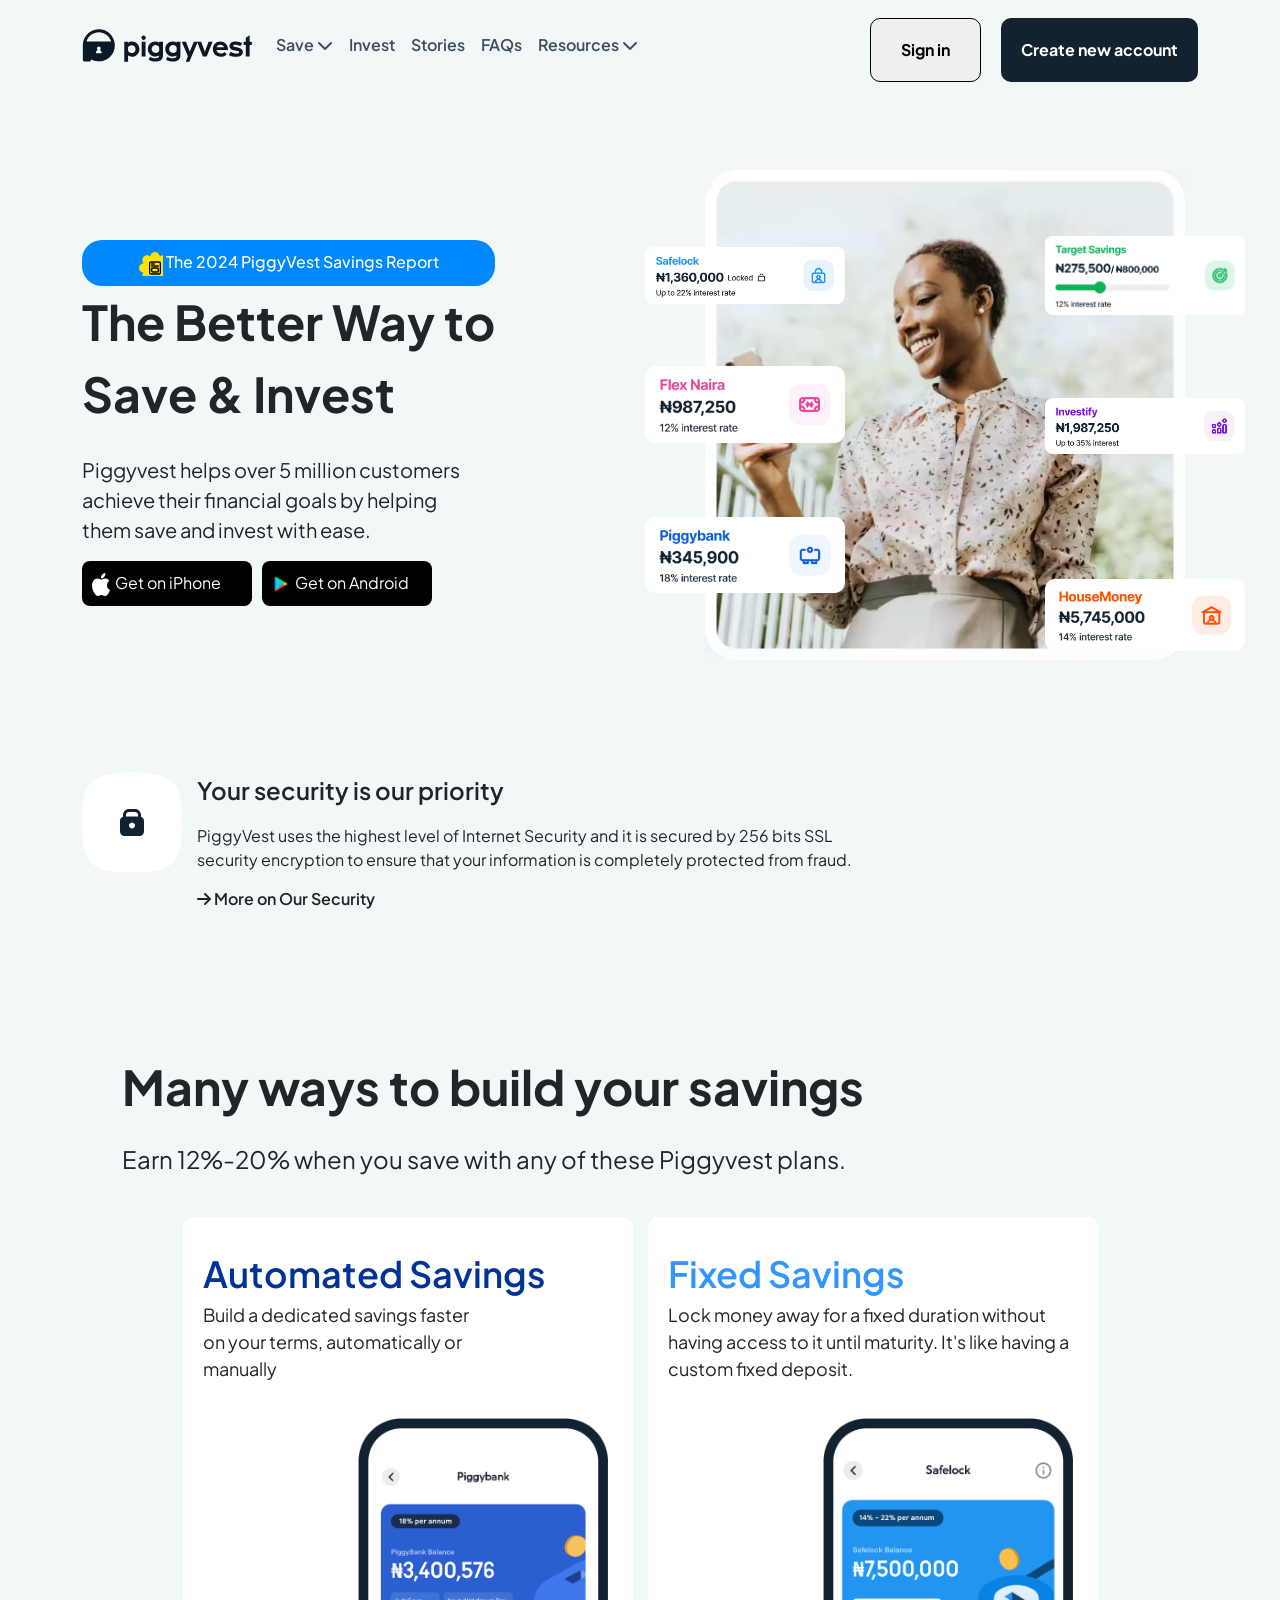
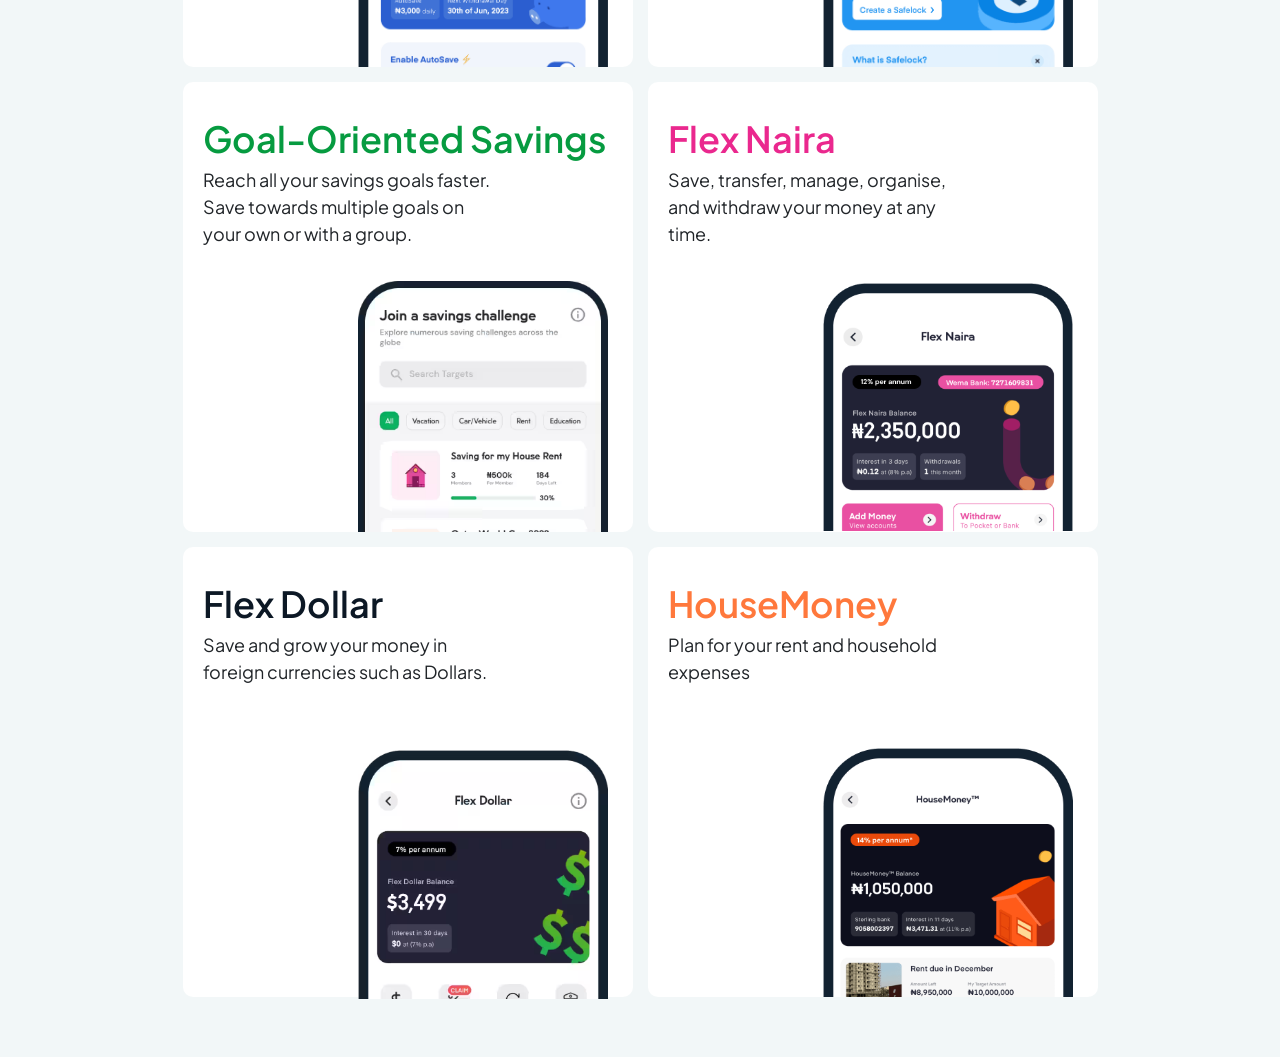
==== index.html @ 2a928529 "pigg" ====
<!DOCTYPE html>
<html lang="en">
<head>
    <meta charset="UTF-8">
    <meta name="viewport" content="width=device-width, initial-scale=1.0">
    <title>Document</title>
    <link rel="stylesheet" href="land.css">
    <link rel="stylesheet" href="https://cdn.jsdelivr.net/npm/bootstrap@5.3.3/dist/css/bootstrap.min.css">
    <link rel="stylesheet" href="https://cdnjs.cloudflare.com/ajax/libs/font-awesome/6.4.2/css/all.min.css">
    <link
      href="https://fonts.googleapis.com/css2?family=Plus+Jakarta+Sans:ital,wght@0,200..800;1,200..800&display=swap"
      rel="stylesheet"
    />
</head>
<body class="all">
    <nav class="navbar navbar-expand-lg bg-body-light" style="background-color: #f2f7f8;">
        <div class="container">
    <a class="navbar-brand" href="#"><img style="width: 170px;" src="/logo.svg" alt=""></a>
    <button class="navbar-toggler" type="button" data-bs-toggle="collapse" data-bs-target="#navbarSupportedContent" aria-controls="navbarSupportedContent" aria-expanded="false" aria-label="Toggle navigation">
      <span class="navbar-toggler-icon"></span>
    </button>
    <div class="collapse navbar-collapse" id="navbarSupportedContent">
      <ul class="navbar-nav me-auto mb-2 mb-lg-0">
        <li class="nav-item">
          <a style="font-weight: 600; color: #3d4f60; font-size: 16px;" class="nav-link active" aria-current="page" href="#">Save <span><i class="fa-solid fa-chevron-down"></i></span></a>
        </li>
        <li class="nav-item">
          <a style="font-weight: 600; color: #3d4f60; font-size: 16px;" class="nav-link active" aria-current="page" href="#">Invest</a>
        </li>
        <li class="nav-item">
          <a style="font-weight: 600; color: #3d4f60; font-size: 16px;" class="nav-link active" aria-current="page" href="#">Stories</a>
        </li>
        <li class="nav-item">
          <a style="font-weight: 600; color: #3d4f60; font-size: 16px;" class="nav-link active" aria-current="page" href="#">FAQs</a>
        </li>
        <li class="nav-item">
          <a style="font-weight: 600; color: #3d4f60; font-size: 16px;" class="nav-link active" aria-current="page" href="#">Resources <span><i class="fa-solid fa-chevron-down"></i></span></a>
        </li>
      </ul>
    </div>
      <div class="top-right">
    <button class="b1" ><a href="/signin.html" style="color: black; text-decoration: none; font-weight: bold;">Sign in</a></button>
     <button class="b2" ><a style="text-decoration: none; color: white; font-weight: bold;" href="/signup.html">Create new account</a></button>
  </div>
  </div>
</nav>
     <section class="container">
    <div class="overall">
      <div class="left">
        <div class="left-first"> <span style="margin-right: 3px;"><svg width="24" height="24" viewBox="0 0 24 24">
  <path d="M32 15.9904C31.9832 13.4471 29.9905 11.3781 27.4809 11.2432C28.2923 10.3396 28.7026 9.20001 28.7026 8.05704C28.6902 6.8455 28.2373 5.60924 27.3078 4.6798C25.4973 2.89285 22.6258 2.8389 20.7557 4.51909C20.6905 3.30643 20.1746 2.21066 19.3666 1.40147C18.5012 0.552945 17.3065 0 15.9916 0C13.4483 0.0168581 11.3792 2.00948 11.2443 4.51909C10.3407 3.70765 9.20115 3.29744 8.05817 3.29744C6.84663 3.3098 5.61037 3.76272 4.6798 4.69216C2.89285 6.50272 2.83891 9.37421 4.5191 11.2443C2.00949 11.3792 0.0168581 13.4471 0 15.9916C0 17.3065 0.554079 18.5012 1.40148 19.3666C2.20954 20.1746 3.30644 20.6905 4.5191 20.7557C2.84003 22.6258 2.89285 25.4973 4.6798 27.3078C5.61037 28.2384 6.84551 28.6913 8.05704 28.7026C9.20002 28.7026 10.3396 28.2912 11.2432 27.4809C11.3781 29.9905 13.446 31.9831 15.9905 32C17.3054 32 18.5001 31.4459 19.3654 30.5985C20.1735 29.7905 20.6894 28.6936 20.7545 27.4809C22.6247 29.1611 25.4962 29.1072 27.3067 27.3202C28.2373 26.3896 28.6902 25.1545 28.7014 23.943C28.7014 22.8 28.2901 21.6604 27.4798 20.7568C28.6924 20.6916 29.7893 20.1757 30.5974 19.3677C31.4459 18.5023 31.9989 17.3076 31.9989 15.9927L32 15.9904Z" fill="#FFE201"/></path><path d="M20.6667 11.3335C20.6667 10.9653 20.3682 10.6668 20 10.6668L12 10.6668C11.6318 10.6668 11.3333 10.9653 11.3333 11.3335L11.3333 20.6668C11.3333 21.035 11.6318 21.3335 12 21.3335L20 21.3335C20.3682 21.3335 20.6667 21.035 20.6667 20.6668L20.6667 11.3335ZM20 9.3335C21.1046 9.3335 22 10.2289 22 11.3335L22 20.6668C22 21.7714 21.1046 22.6668 20 22.6668L12 22.6668C10.8954 22.6668 10 21.7714 10 20.6668L10 11.3335C10 10.2289 10.8954 9.3335 12 9.3335L20 9.3335Z" fill="black"  ></path><path d="M12 14.0002C12 13.632 12.2985 13.3335 12.6667 13.3335H19.3333C19.7015 13.3335 20 13.632 20 14.0002C20 14.3684 19.7015 14.6668 19.3333 14.6668H12.6667C12.2985 14.6668 12 14.3684 12 14.0002Z" fill="black" /></path> <path d="M12 12.0002C12 11.632 12.2985 11.3335 12.6667 11.3335H15.3333C15.7015 11.3335 16 11.632 16 12.0002C16 12.3684 15.7015 12.6668 15.3333 12.6668H12.6667C12.2985 12.6668 12 12.3684 12 12.0002Z" fill="black" /></path><path d="M18 19.3332C18.3682 19.3332 18.6667 19.0347 18.6667 18.6665V17.3332C18.6667 16.965 18.3682 16.6665 18 16.6665H14C13.6318 16.6665 13.3333 16.965 13.3333 17.3332V18.6665C13.3333 19.0347 13.6318 19.3332 14 19.3332H18ZM20 18.6665C20 19.7711 19.1046 20.6665 18 20.6665H14C12.8954 20.6665 12 19.7711 12 18.6665V17.3332C12 16.2286 12.8954 15.3332 14 15.3332H18C19.1046 15.3332 20 16.2286 20 17.3332V18.6665Z" fill="black" /></path>
</svg></span>The 2024 PiggyVest Savings Report</div>
        <div class="left-second">The Better Way to <br> <p > Save & Invest</p></div>
        <div class="left-second-media">The Better Way to Save & <br> Invest</div>
        <div class="left-third"><p>Piggyvest helps over 5 million customers <br> achieve their financial goals by helping <br> them save and invest with ease.</p></div>
        <div class="get">
        <div style="background-color: black; color: white;" class="left-fourth"><span style="margin-right: 5px;"><img style="width: 18px;" src="/whiteAppleLogo.svg" alt=""></span>Get on iPhone</div>
        <div style="background-color: black; color: white;" class="playstore"><span style="margin-right: 5px;"><img style="width: 18px;" src="/google-icon.svg" alt=""></span>Get on Android
        </div>
        </div>
      </div>
      <div class="right"><img style="width: 100%;" src="/pexels-ketut-subiyanto-4350099.avif" alt="">
        <div class="frame1"><img style="width: 200px;" src="/frame1.png" alt=""></div>
        <div class="frame2"><img style="width: 200px;" src="/Frame 2.png" alt=""></div>
        <div class="frame3"><img style="width: 200px;" src="/Frame 3.png" alt=""></div>
        <div class="frame4"><img style="width: 200px;" src="/Frame 4.png" alt=""></div>
        <div class="frame5"><img style="width: 200px;" src="/Frame 5.png" alt=""></div>
        <div class="frame6"><img style="width: 200px;" src="/Frame 6.png" alt=""></div>
      </div>
      
      </div>
    </div>
     </section>
     <section class="container">
     <div class="section-two">
      <div class="padlock"><img src="/padlock.svg" alt=""></div>
      <div class="security-oath">
        <div class="security-top">Your security is our priority</div>
        <div class="security-second">PiggyVest uses the highest level of Internet Security and it is secured by 256 bits SSL <br> security encryption to ensure that your information is completely protected from fraud.</div>
        <div class="security-third"> <span><i class="fa-solid fa-arrow-right"></i></span> More on Our Security</div>
      </div>
     </div>
     </section>
     <section style="padding-bottom: 60px;" class="container">
       <div class="section-three">
        <div class="section-three-first">Many ways to build your savings</div>
        <div class="section-three-second">Earn 12%-20% when you save with any of these Piggyvest plans.</div>
       </div>
       <div class="grid">
        <div style=" border-radius: 10px;" class="grid-one">
          
          <div class="in-grid1">
            <div style="font-size: 36px; font-weight: 600;" class="in-grid1-top">Automated Savings</div>
            <div style="font-size: 18px;" class="in-grid1-bottom">Build a dedicated savings faster <br> on your terms, automatically or <br> manually</div>
            <div><img style="width: 250px; margin: 36px 0px 0px 155px;" src="/PB 18 Small.png" alt=""></div>
          </div>
        </div>
        <div style=" border-radius: 10px;" class="grid-two">
          <div class="in-grid2">
            <div style="font-size: 36px; font-weight: 600;" class="in-grid2-top">Fixed Savings</div>
            <div style="font-size: 18px;" class="in-grid2-bottom">Lock money away for a fixed duration without having access to it until maturity. It's like having a custom fixed deposit.</div>
            <div><img style="width: 250px; margin: 36px 0px 0px 155px;" src="/SL 22 Small.png" alt=""></div>
          </div>
        </div>
        <div  class="grid-three">
          <div class="in-grid3">
            <div style="font-size: 36px; font-weight: 600;" class="in-grid3-top">Goal-Oriented Savings</div>
            <div style="font-size: 18px;" class="in-grid3-bottom">Reach all your savings goals faster. <br> Save towards multiple goals on <br> your own or with a group.</div>
            <div><img style="width: 250px; margin: 34px 0px 0px 155px;"  src="/iphonw.avif" alt=""></div>
          </div>
        </div>
        <div class="grid-four">
          <div class="in-grid4">
            <div style="font-size: 36px; font-weight: 600;"  class="in-grid4-top">Flex Naira</div>
            <div style="font-size: 18px;" class="in-grid4-bottom"> Save, transfer, manage, organise, <br> and withdraw your money at any <br> time.</div>
            <div><img style="width: 250px; margin: 36px 0px 0px 155px;"  src="/iPhone 14.avif" alt=""></div>
          </div>
        </div>
        <div  class="grid-five">
          <div class="in-grid5">
            <div style="font-size: 36px; font-weight: 600;"   class="in-grid5-top">Flex Dollar</div>
            <div style="font-size: 18px;" class="in-grid5-bottom">Save and grow your money in  <br> foreign currencies such as Dollars.</div>
            <div><img style="width: 250px; margin: 65px 0px 0px 155px;"  src="/iphone12.avif" alt=""></div>
          </div>
        </div>
        <div class="grid-six">
          <div class="in-grid6">
            <div style="font-size: 36px; font-weight: 600;" class="in-grid6-top">HouseMoney</div>
            <div style="font-size: 18px;" class="in-grid6-bottom">Plan for your rent and household <br> expenses</div>
            <div><img style="width: 250px; margin: 63px 0px 0px 155px;"  src="/iPhone 14 - 1.png" alt=""></div>
          </div>
        </div>
       </div>
     </section>
</body>
</html>
---- land.css ----
* {
  text-decoration: none;
  padding: 0;
  margin: 0;
  box-sizing: border-box;
  font-family: "Plus Jakarta Sans", sans-serif;
}

.container {
  background-color: #f2f7f8;
}
.all {
  background-color: #f2f7f8;
}
.mother {
  background-color: #f2f7f8;
}
.overall {
  display: flex;
  margin-top: 150px;
  gap: 200px;
}
.top-right {
  display: flex;
  align-content: center;
  gap: 20px;
  margin-top: 10px;
  justify-content: center;
}
.left {
  max-width: 500px;
}
.left-first {
  background-color: #0089ff;
  color: white;
  font-weight: 500;
  font-size: 16px;
  padding: 10px 0px 10px 0px;
  border-radius: 20px;
  text-align: center;
}
.left-first:hover {
  background-color: black;
}
.left-second {
  font-size: 48px;
  font-weight: bold;
}
.left-second-media {
  display: none;
  font-size: 48px;
  font-weight: bold;
}
.left-third {
  font-size: 20px;
  margin-top: 25px;
}
.get {
  display: flex;
  gap: 10px;
}
.left-fourth {
  width: 170px;
  padding: 10px;
  border-radius: 8px;
  font-weight: 400;
}
.playstore {
  width: 170px;
  padding: 10px;
  border-radius: 8px;
  font-weight: 400;
}
/* .left-fourth::before{ 
    content: url(/whiteAppleLogo.svg);
    width: 10px;
}*/
.right {
  padding: 10px;
  max-width: 500px;
  width: 100%;
  height: auto;
  position: relative;
  /* margin-left:  auto; */
}
.right img {
  margin-top: -80px;
}
.left-first::before {
}
.frame1 {
  position: absolute;
  bottom: 80%;
  right: 70%;
}
.frame2 {
  position: absolute;
  bottom: 80%;
  left: 70%;
}
.frame3 {
  position: absolute;
  bottom: 50%;
  right: 70%;
}
.frame4 {
  position: absolute;
  bottom: 45%;
  left: 70%;
}
.frame5 {
  position: absolute;
  bottom: 15%;
  right: 70%;
}
.frame6 {
  position: absolute;
  bottom: 1%;
  left: 70%;
}
.section-two {
  display: flex;
  gap: 15px;
  margin-top: 102px;
  /* padding: 8px; */
  padding-bottom: 100px;
}
.security-top {
  font-size: 24px;
  font-weight: 600;
}
.security-second {
  margin-top: 16px;
}
.security-third {
  font-size: 16px;
  font-weight: 600;
  margin-top: 15px;
}
.section-three {
  justify-self: center;
  padding: 40px;
}
.section-three-first {
  font-size: 48px;
  font-weight: 700;
}
.section-three-second {
  font-size: 24px;
  margin-top: 18px;
}
.grid {
  display: grid;
  grid-template-columns: repeat(2, 450px);
  grid-template-rows: repeat(3, 450px);
  gap: 15px;
  justify-content: center;
}
.grid-one{
    background-color: white;
    border-radius: 10px;

}
.grid-two{
    background-color: white;
    border-radius: 10px;
    ;
}
.grid-three{
    background-color: white;
    border-radius: 10px;
}
.grid-four{
    background-color: white;
    border-radius: 10px;
}
.grid-five{
   background-color: white;
    border-radius: 10px;
}
.grid-six{
    background-color: white;
    border-radius: 10px;
}
 /* .grid-one:hover{  
  background-color: #0f60d6;
color: white;}*/
.grid-one:hover,
.grid-one:hover * {
  color: #fff;
  
  background-color: #0f60d6;
}
.in-grid1:hover{ 
}
.grid-two:hover,
.grid-two:hover * {
  color: #fff;
  
  background-color: #2295f2;
}
.grid-three:hover,
.grid-three:hover * {
    color: white;
  background-color: #069b40;
}
.grid-four:hover,
.grid-four:hover * {
    color: white;
  background-color: #ea288e;
}
.grid-five:hover,
.grid-five:hover * {
    color: white;
  background-color: #0c1825;
}
.grid-six:hover,
.grid-six:hover * {
    color: white;
  background-color: #ff783c;
}
.in-grid1{
    margin: 30px 0px 0px 20px;
}
.in-grid2{
    margin: 30px 0px 0px 20px;
}
.in-grid3{
    margin: 30px 0px 0px 20px;
}
.in-grid4{
    margin: 30px 0px 0px 20px;
}
.in-grid5{
    margin: 30px 0px 0px 20px;
}
.in-grid6{
    margin: 30px 0px 0px 20px;
}
.in-grid1-top{
    color: #003399;
}
.in-grid2-top{
    color: #3296ff;;
}
.in-grid3-top{
    color: #069b40;
}
.in-grid4-top{
    color: #ea288e;
}
.in-grid5-top{
    color: #0c1825;
}
.in-grid6-top{
    color: #ff783c;
}
.b1 {
  border-radius: 10px;
  border: 1px solid black;
  padding: 0px 30px 0px 30px;
}
.b2 {
  border: #122231;
  border-radius: 10px;
  background-color: #122231;
  padding: 20px;
}
@media screen and (max-width: 766px) and (min-width: 50px) {
  .top-right {
    display: none;
  }
}
@media screen and (max-width: 1204px) and (min-width: 50px) {
  .overall {
    display: flex;
    flex-direction: column;
    align-items: center;
  }
  .left-second {
    display: none;
  }
  .left-second-media {
    display: block;
  }
}
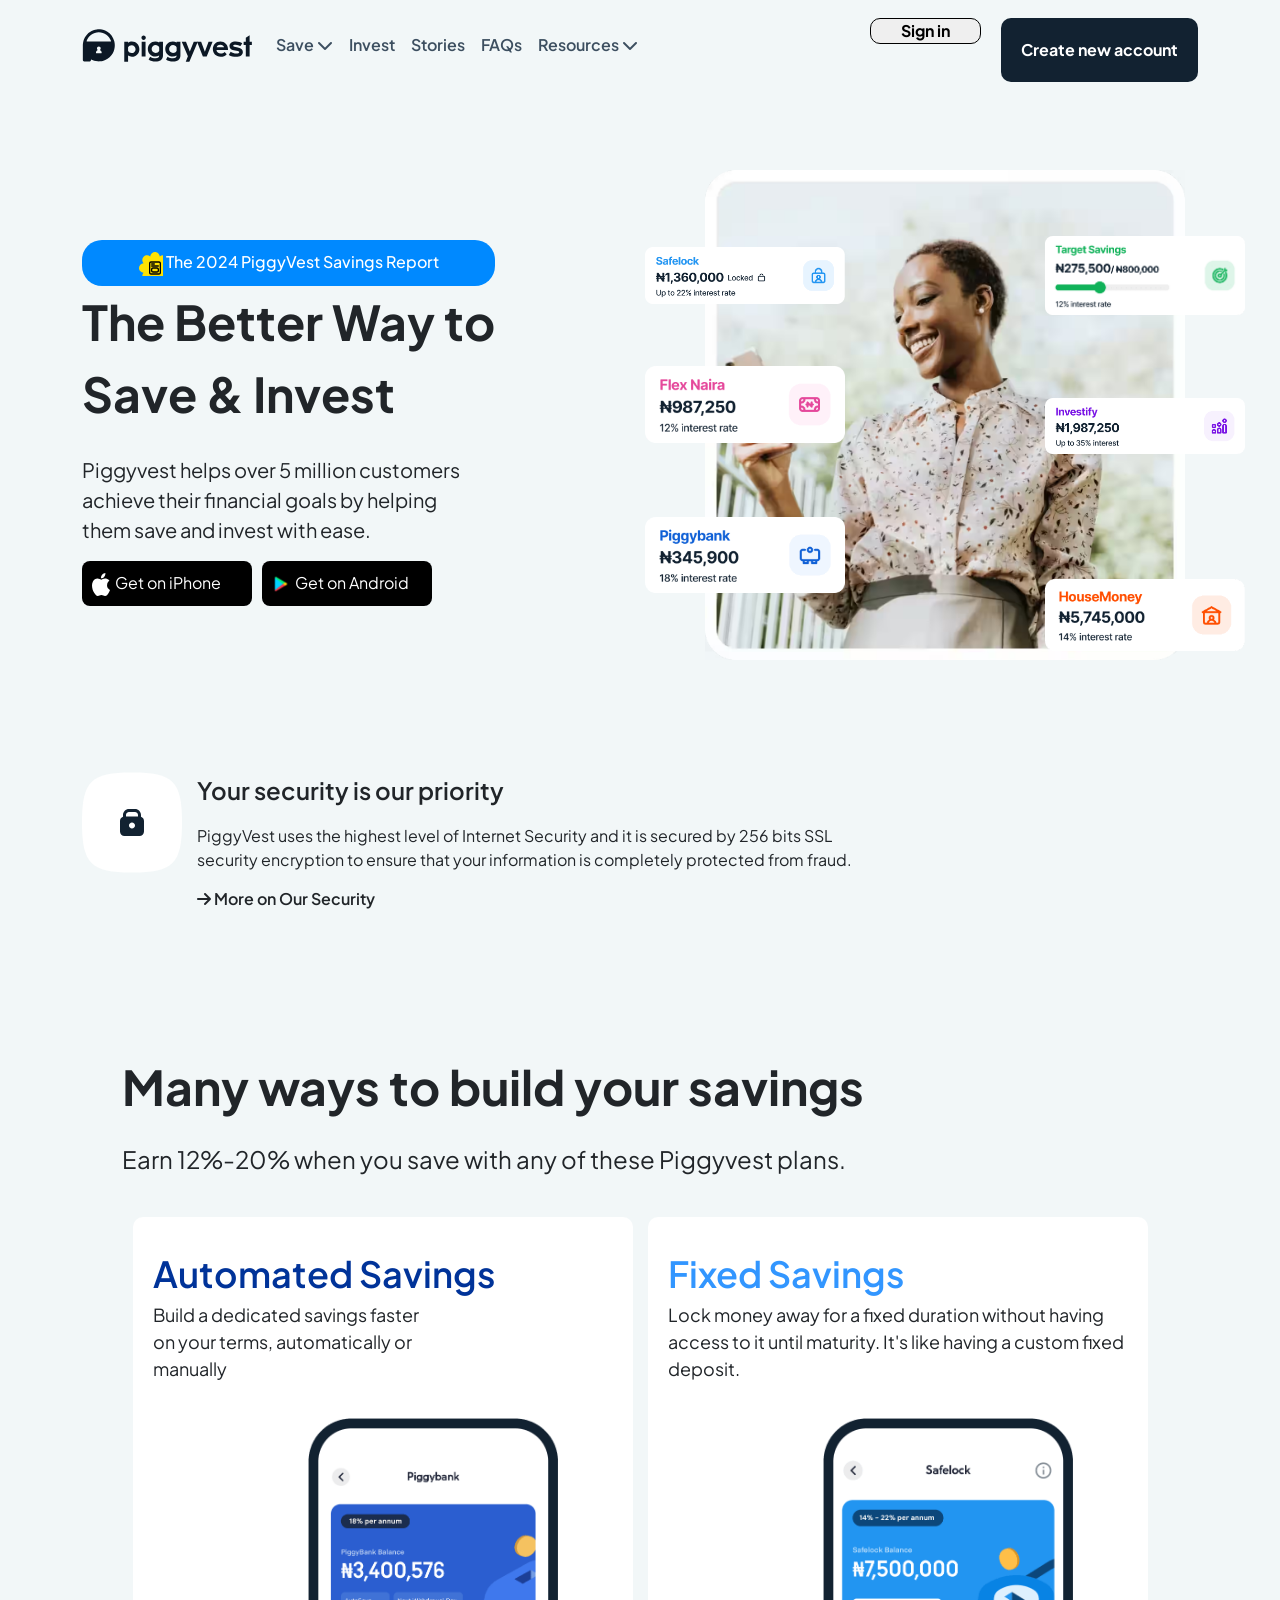
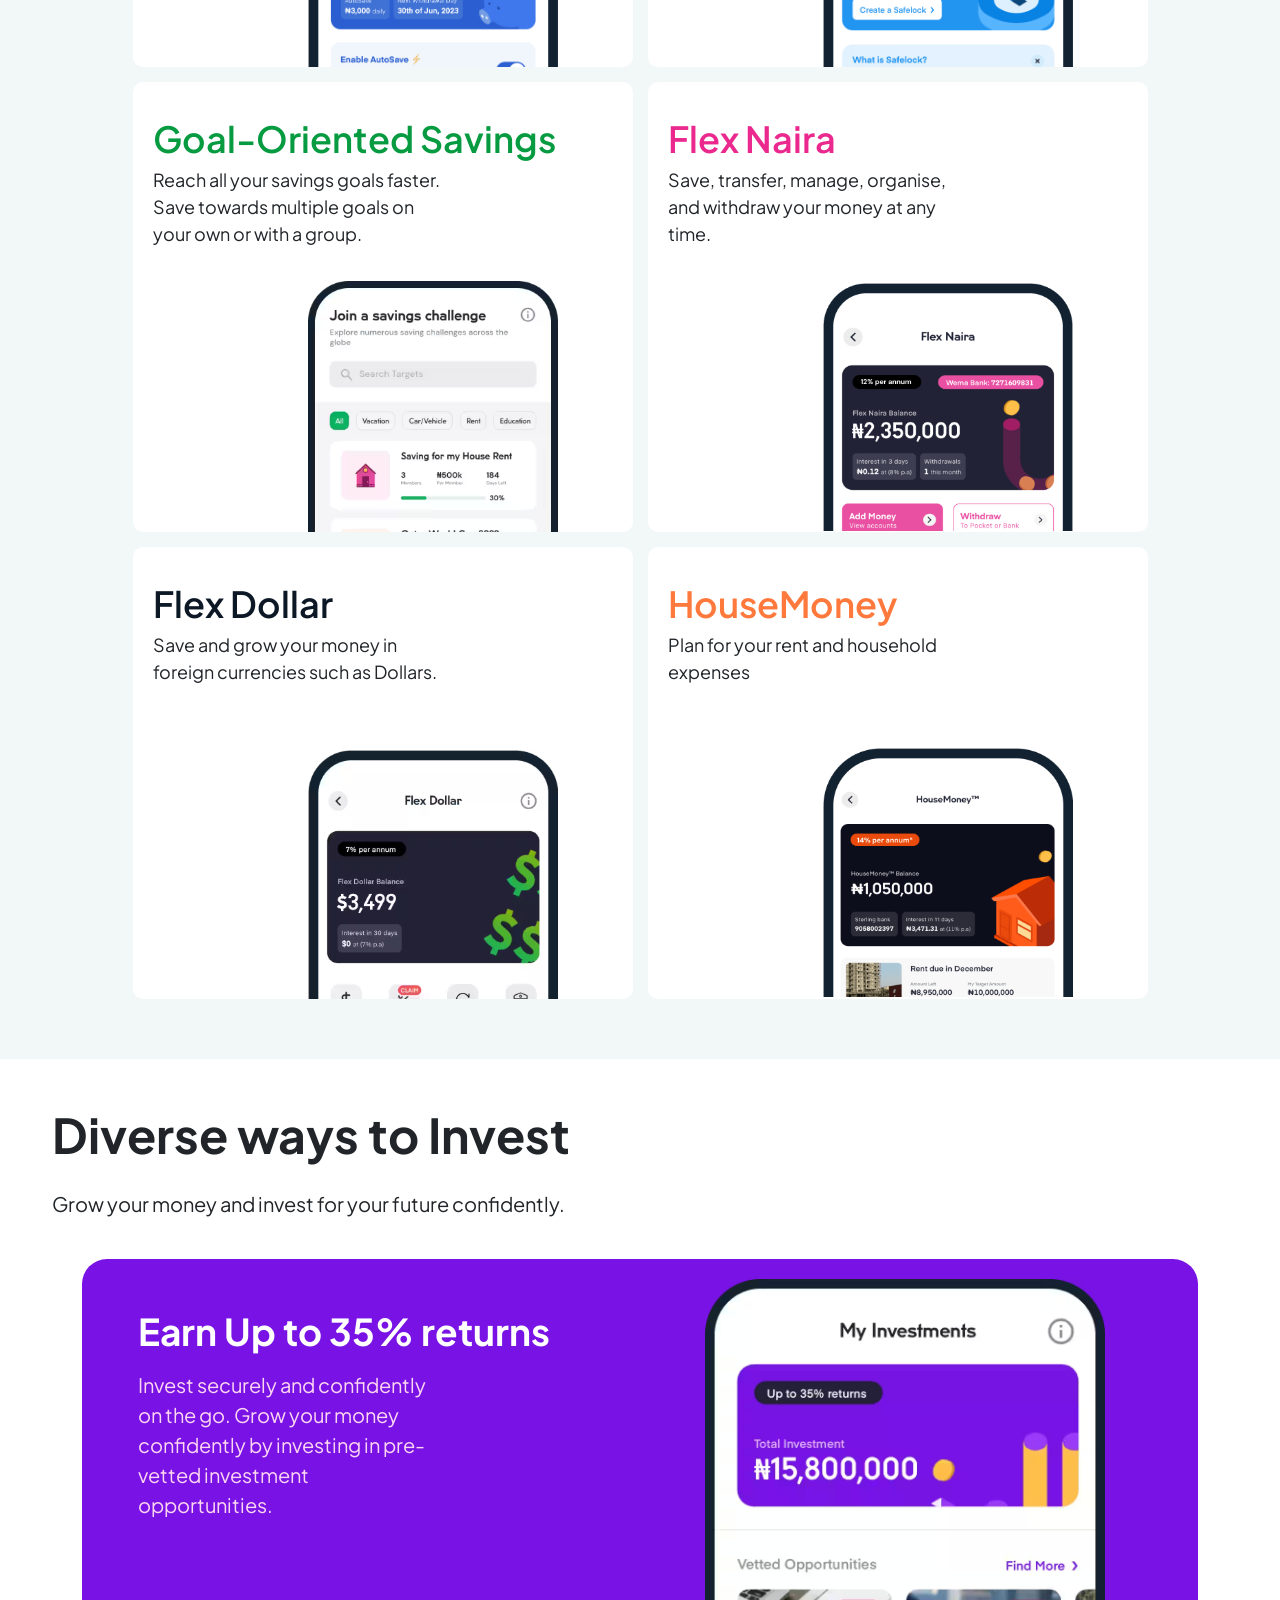
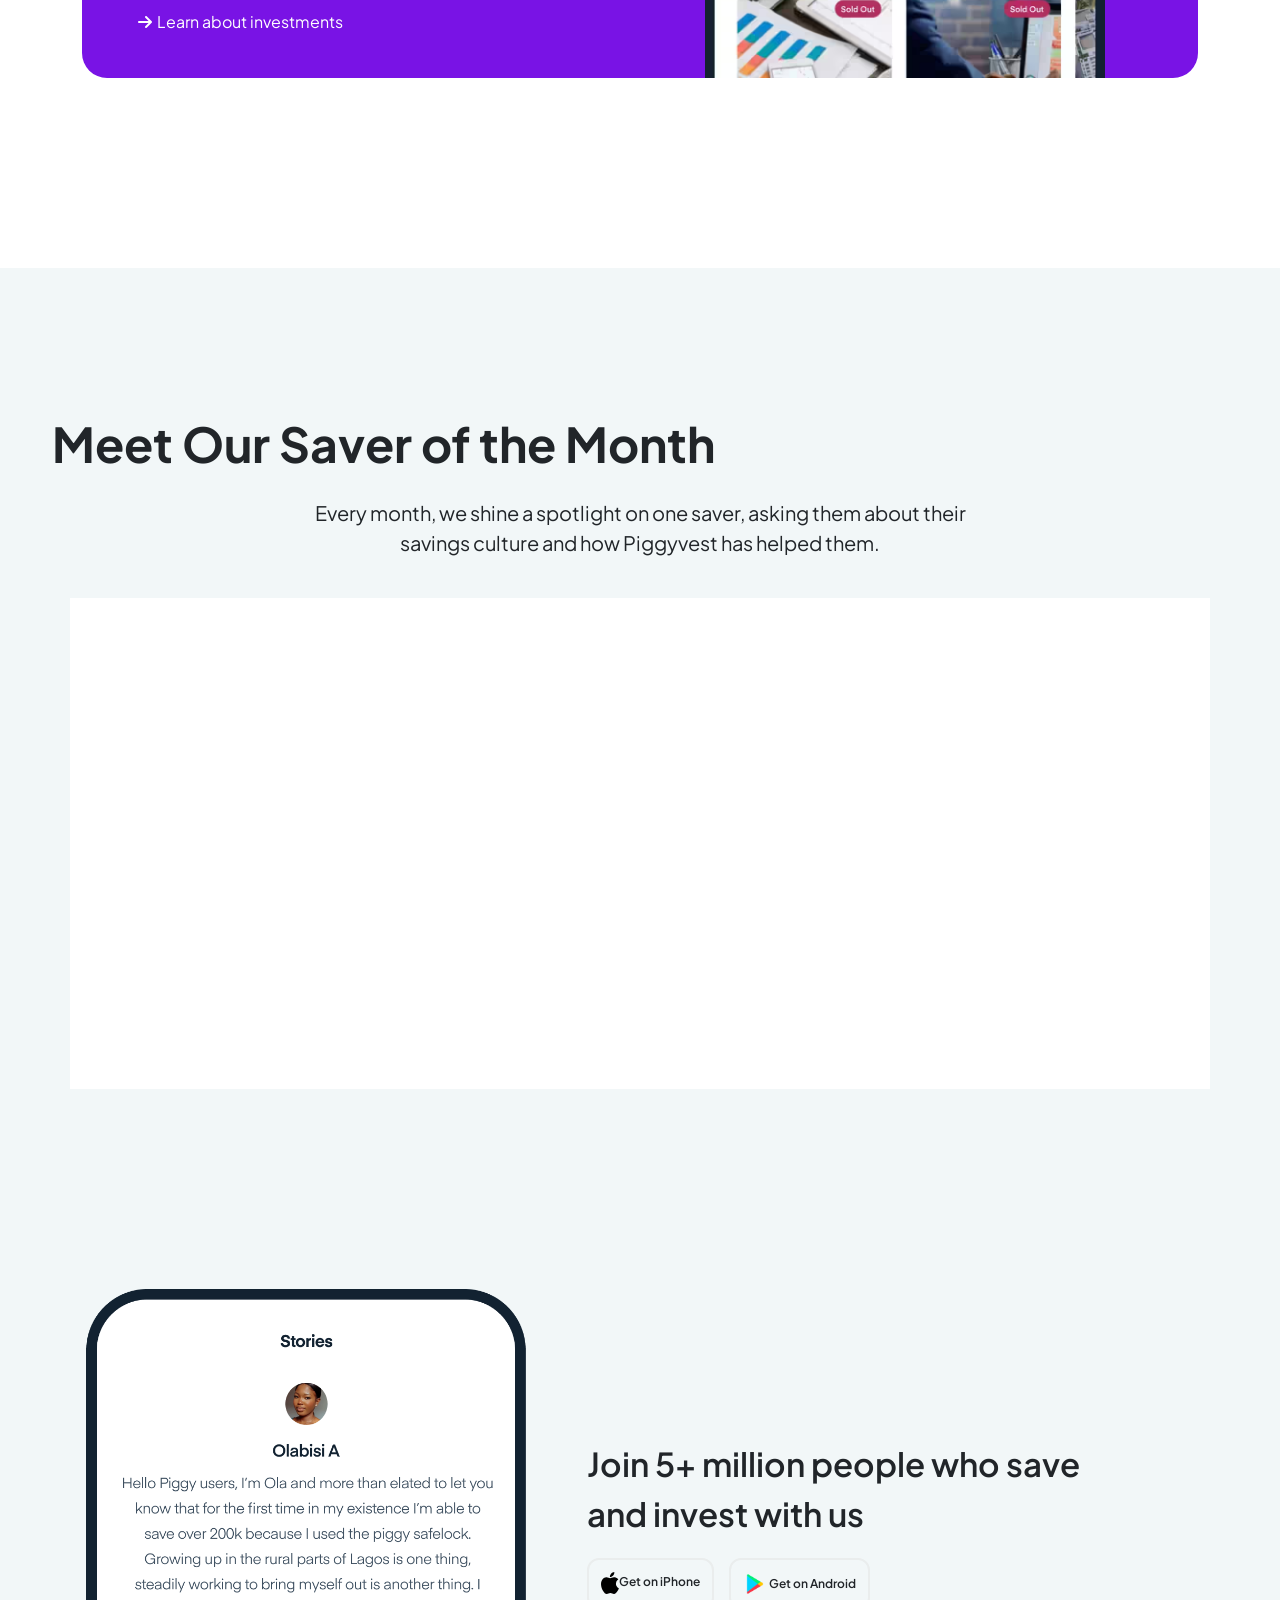
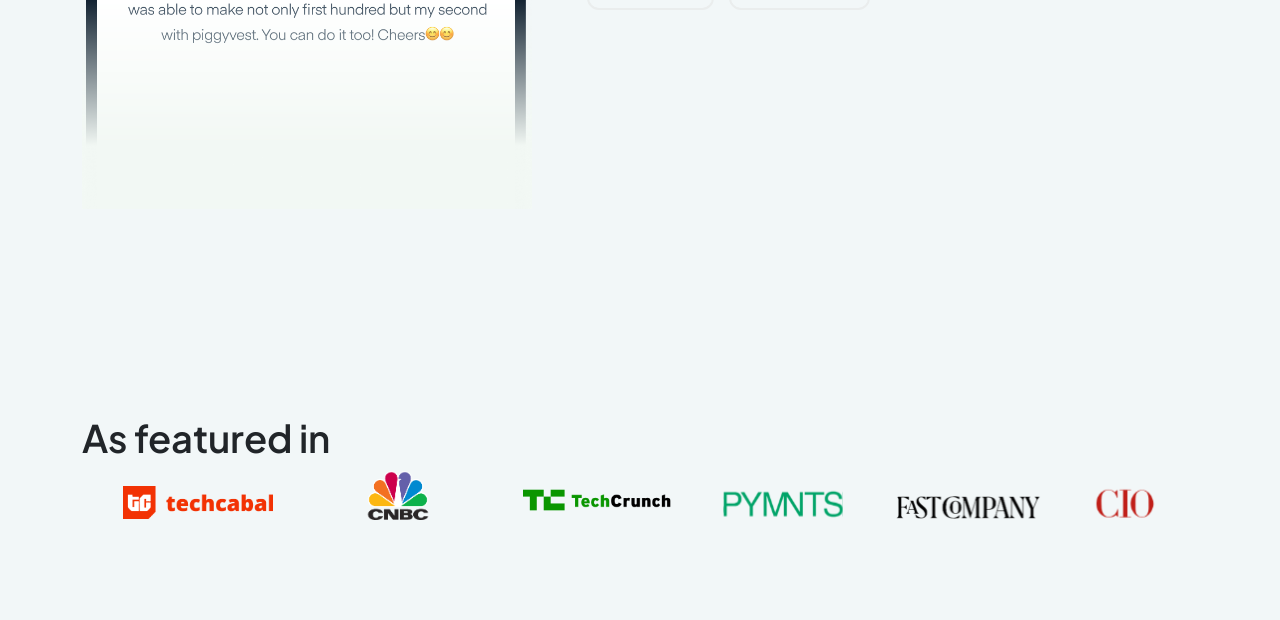
==== commit 0e4a2ddb: "gg" ====
--- a/index.html
+++ b/index.html
@@ -4,7 +4,7 @@
     <meta charset="UTF-8">
     <meta name="viewport" content="width=device-width, initial-scale=1.0">
     <title>Document</title>
-    <link rel="stylesheet" href="land.css">
+    <link rel="stylesheet" href="/index.css">
     <link rel="stylesheet" href="https://cdn.jsdelivr.net/npm/bootstrap@5.3.3/dist/css/bootstrap.min.css">
     <link rel="stylesheet" href="https://cdnjs.cloudflare.com/ajax/libs/font-awesome/6.4.2/css/all.min.css">
     <link
@@ -13,11 +13,11 @@
     />
 </head>
 <body class="all">
-    <nav class="navbar navbar-expand-lg bg-body-light" style="background-color: #f2f7f8;">
+    <nav id="nv-bar" class="navbar navbar-expand-lg bg-body-light" style="background-color: #f2f7f8;">
         <div class="container">
     <a class="navbar-brand" href="#"><img style="width: 170px;" src="/logo.svg" alt=""></a>
     <button class="navbar-toggler" type="button" data-bs-toggle="collapse" data-bs-target="#navbarSupportedContent" aria-controls="navbarSupportedContent" aria-expanded="false" aria-label="Toggle navigation">
-      <span class="navbar-toggler-icon"></span>
+      <span class="navbar-tog,gler-icon"></span>
     </button>
     <div class="collapse navbar-collapse" id="navbarSupportedContent">
       <ul class="navbar-nav me-auto mb-2 mb-lg-0">
@@ -39,11 +39,14 @@
       </ul>
     </div>
       <div class="top-right">
-    <button class="b1" ><a href="/signin.html" style="color: black; text-decoration: none; font-weight: bold;">Sign in</a></button>
-     <button class="b2" ><a style="text-decoration: none; color: white; font-weight: bold;" href="/signup.html">Create new account</a></button>
+    <a href="/signin.html" ><button class="b1" style="color: black; text-decoration: none; font-weight: bold;" >Sign in</button></a>
+     <a  href="/signup.html"><button class="b2" style="text-decoration: none; color: white; font-weight: bold;" >Create new account</button></a>
   </div>
   </div>
 </nav>
+
+<!-- section 1 -->
+
      <section class="container">
     <div class="overall">
       <div class="left">
@@ -71,6 +74,9 @@
       </div>
     </div>
      </section>
+
+     <!-- Section 2 -->
+
      <section class="container">
      <div class="section-two">
       <div class="padlock"><img src="/padlock.svg" alt=""></div>
@@ -81,11 +87,15 @@
       </div>
      </div>
      </section>
+
+     <!-- Section 3 -->
+
      <section style="padding-bottom: 60px;" class="container">
        <div class="section-three">
         <div class="section-three-first">Many ways to build your savings</div>
         <div class="section-three-second">Earn 12%-20% when you save with any of these Piggyvest plans.</div>
        </div>
+
        <div class="grid">
         <div style=" border-radius: 10px;" class="grid-one">
           
@@ -132,5 +142,73 @@
         </div>
        </div>
      </section>
+     <!-- Section 4 -->
+      <Section style="background-color: white; padding-bottom: 150px;" class="container-fluid">
+        <div class="section-four">
+        <div class="section-four-one">Diverse ways to Invest</div>
+        <div class="section-four-two">Grow your money and invest for your future confidently.</div>
+       </div>
+       <section style="background-color: white; padding-bottom: 40px;" class="container">
+          <div class="section-four-three">
+            <div class="section-four-three-in">
+           <div class="section-four-three-left">
+          <div class="return">Earn Up to 35% returns</div>
+          <div class="return-bottom">Invest securely and confidently <br> on the go. Grow your money <br> confidently by investing in pre- <br>vetted investment <br> opportunities.</div>
+          <div style="color: white;" class="investment"><span style="padding-right: 5px;"><i class="fa-solid fa-arrow-right"></i></span>Learn about investments</div>
+           </div>
+           <div class="section-four-three-right"><img style="width: 400px; margin: 20px 0px 0px 155px;" src="/iphoneInvest.avif" alt=""></div>
+
+            
+           </div>
+          </div>
+       </section>
+      </Section>
+      <!-- Section 5 -->
+
+      <Section style="padding-top: 100px; padding-bottom: 200px;" class="container-fluid">
+        <div class="section-five">
+        <div class="section-five-one">Meet Our Saver of the Month</div>
+        <div style="text-align: center;" class="section-five-two">Every month, we shine a spotlight on one saver, asking them about their <br> savings culture and how Piggyvest has helped them.</div>
+       </div>
+       <section style="background-color: white; padding-bottom: 40px;" class="container">
+                <div class="section-five-three">
+                <video tabindex="-1" aria-hidden="true" class="video-stream html5-main-video" webkit-playsinline="" playsinline="" controlslist="nodownload" style="width: 791px; height: 445px; left: 0px; top: 0px;" src="blob:https://www.youtube.com/f4d660ff-f538-4ee7-8750-57b85c1f10b8"></video>
+                </div>
+       </section>
+      </Section>
+      <!-- Section 6 -->
+      <section style="padding-bottom: 200px;" class="container-fluid">
+       <section class="container">
+        <div class="section6-in">
+          <div class="section6-in-left"><img style="width: 450px;" src="/fallbackImg.png" alt=""></div>
+          <div class="section6-in-right">Join 5+ million people who save <br> and invest with us
+            <div class="get2">
+              <div class="get-apple"><span><img src="/apple-icon.svg" alt=""></span>Get on iPhone</div>
+              <div class="get-android"><span><img src="/google-icon.svg" alt=""> Get on Android</span></div>
+            </div>
+          </div>
+
+        </div>
+       </section>
+      </section>
+
+      <!-- Section 7 -->
+
+      <Section class="container-fluid">
+          <section class="container">
+            <div style="justify-self: center;" class="features-head">As featured in</div>
+            <div class="Section-seven">
+          
+          <div class="features">
+            <div ><img class="img1" src="/tclogo@2x.png" alt=""></div>
+            <div  ><img class="img2" src="/cnbc.png" alt=""></div>
+            <div ><img class="img3" src="/crunch.png" alt=""></div>
+            <div ><img class="img4" src="/pym-removebg-preview.svg" alt=""></div>
+            <div ><img class="img5" src="fast.svg" alt=""></div>
+            <div ><img class="img6" src="cio.svg" alt=""></div>
+          </div>
+          </div>
+          </section>
+      </Section>
 </body>
 </html>
--- a/index.css
+++ b/index.css
@@ -0,0 +1,421 @@
+* {
+  text-decoration: none;
+  padding: 0;
+  margin: 0;
+  box-sizing: border-box;
+  font-family: "Plus Jakarta Sans", sans-serif;
+}
+#nv-bar{
+  position: sticky;
+  top: 0;
+  overflow: hidden;
+  background-color: white;
+  z-index: 1000;
+}
+
+.container {
+  background-color: #f2f7f8;
+}
+.all {
+  background-color: #f2f7f8;
+}
+.mother {
+  background-color: #f2f7f8;
+}
+.container,
+.overall {
+  width: 100%;
+  max-width: 1500px;
+  margin: 0 auto;
+}
+.overall {
+  display: flex;
+  margin-top: 150px;
+  gap: 200px;
+  width: 100%;
+  max-width: 1500px;
+}
+.top-right {
+  display: flex;
+  align-content: center;
+  gap: 20px;
+  margin-top: 10px;
+  justify-content: center;
+}
+.left {
+  max-width: 500px;
+}
+.left-first {
+  background-color: #0089ff;
+  color: white;
+  font-weight: 500;
+  font-size: 16px;
+  max-width: 100%;
+  padding: 10px 0px 10px 0px;
+  border-radius: 20px;
+  text-align: center;
+  box-sizing: border-box;
+}
+.left-first:hover {
+  background-color: black;
+}
+.left-second {
+  font-size: 48px;
+  font-weight: bold;
+}
+.left-second-media {
+  display: none;
+  font-size: 48px;
+  font-weight: bold;
+}
+.left-third {
+  font-size: 20px;
+  margin-top: 25px;
+}
+.get {
+  display: flex;
+  gap: 10px;
+}
+.left-fourth {
+  width: 170px;
+  padding: 10px;
+  border-radius: 8px;
+  font-weight: 400;
+}
+.playstore {
+  width: 170px;
+  padding: 10px;
+  border-radius: 8px;
+  font-weight: 400;
+}
+/* .left-fourth::before{ 
+    content: url(/whiteAppleLogo.svg);
+    width: 10px;
+}*/
+.right {
+  padding: 10px;
+  max-width: 500px;
+  width: 100%;
+  height: auto;
+  position: relative;
+  /* margin-left:  auto; */
+}
+.right img {
+  margin-top: -80px;
+}
+
+.left-first::before {
+}
+.frame1 {
+  position: absolute;
+  bottom: 80%;
+  right: 70%;
+}
+.frame2 {
+  position: absolute;
+  bottom: 80%;
+  left: 70%;
+}
+.frame3 {
+  position: absolute;
+  bottom: 50%;
+  right: 70%;
+}
+.frame4 {
+  position: absolute;
+  bottom: 45%;
+  left: 70%;
+}
+.frame5 {
+  position: absolute;
+  bottom: 15%;
+  right: 70%;
+}
+.frame6 {
+  position: absolute;
+  bottom: 1%;
+  left: 70%;
+}
+.section-two {
+  display: flex;
+  gap: 15px;
+  margin-top: 102px;
+  /* padding: 8px; */
+  padding-bottom: 100px;
+}
+.security-top {
+  font-size: 24px;
+  font-weight: 600;
+}
+.security-second {
+  margin-top: 16px;
+}
+.security-third {
+  font-size: 16px;
+  font-weight: 600;
+  margin-top: 15px;
+}
+.section-three {
+  justify-self: center;
+  padding: 40px;
+}
+.section-three-first {
+  font-size: 48px;
+  font-weight: 700;
+}
+.section-three-second {
+  font-size: 24px;
+  margin-top: 18px;
+}
+.section-four{
+    justify-self: center;
+  padding: 40px;
+}
+.section-four-one{
+    font-size: 48px;
+  font-weight: 700;
+}
+.section-four-two{
+  font-size: 20px;
+  margin-top: 18px;
+}
+.section-four-three{
+  max-width: 100%;
+    background-color: #7913e5;
+  border-radius: 25px;
+}
+.section-four-three-in{
+  display: flex;
+  width: 90%;
+  margin: 0 auto;
+}
+.section-four-three-left{
+  margin-top: 45px;
+}
+.return{
+  font-size: 37px;
+  font-weight: 700;
+  color: white;
+}
+.return-bottom{
+  margin: 10px 0px 90px 0px;
+  color: #fed6f1;
+  font-size: 20px;
+}
+.section-five{
+    justify-self: center;
+  padding: 40px;
+}
+.section-five-one{
+    font-size: 48px;
+  font-weight: 700;
+}
+.section-five-two{
+  font-size: 20px;
+  margin-top: 18px;
+}
+.section-five-three{
+  max-width: 180%;
+  border-radius: 25px;
+}
+.section6-in{
+  display: flex;
+  gap: 55px;
+}
+.section6-in-right{
+  margin-top: 150px;
+  font-size: 33px;
+  font-weight: 600;
+}
+.Section-seven{
+  justify-self: center;
+}
+.features-head{
+  font-size: 38px;
+  font-weight: 600;
+}
+.features{
+  display: flex;
+  justify-content: center;
+  gap: 50px;
+  padding: 20px 0px 70px 0px;
+}
+.img1{
+  width: 150px;
+}
+.img2{
+  width: 150px;
+  margin-top: -15px;
+}
+.img3{
+  width: 150px;
+}
+.img4{
+  width: 120px;
+  margin-top: -5px;
+}
+.img5{
+  width: 150px;
+  margin-top: -20px
+}
+.get2{
+  display: flex;
+  gap: 15px;
+  margin-top: 20px;
+}
+.get-apple{
+  font-size: 12px;
+  border: 2px solid #eaeded;
+  padding: 12px;
+  border-radius: 12px;
+}
+.get-android{
+  font-size: 12px;
+  border: 2px solid #eaeded;
+  padding: 12px;
+  border-radius: 12px;
+}
+.grid {
+  display: grid;
+  grid-template-columns: repeat(auto-fit, 500px);
+  grid-template-rows: repeat(auto-fit, 450px);
+  gap: 15px;
+  justify-content: center;
+}
+.grid-one {
+  background-color: white;
+  border-radius: 10px;
+}
+.grid-two {
+  background-color: white;
+  border-radius: 10px;
+}
+.grid-three {
+  background-color: white;
+  border-radius: 10px;
+}
+.grid-four {
+  background-color: white;
+  border-radius: 10px;
+}
+.grid-five {
+  background-color: white;
+  border-radius: 10px;
+}
+.grid-six {
+  background-color: white;
+  border-radius: 10px;
+}
+/* .grid-one:hover{  
+  background-color: #0f60d6;
+color: white;}*/
+.grid-one:hover,
+.grid-one:hover * {
+  color: #fff;
+
+  background-color: #0f60d6;
+}
+.in-grid1:hover {
+}
+.grid-two:hover,
+.grid-two:hover * {
+  color: #fff;
+
+  background-color: #2295f2;
+}
+.grid-three:hover,
+.grid-three:hover * {
+  color: white;
+  background-color: #069b40;
+}
+.grid-four:hover,
+.grid-four:hover * {
+  color: white;
+  background-color: #ea288e;
+}
+.grid-five:hover,
+.grid-five:hover * {
+  color: white;
+  background-color: #0c1825;
+}
+.grid-six:hover,
+.grid-six:hover * {
+  color: white;
+  background-color: #ff783c;
+}
+.in-grid1 {
+  margin: 30px 0px 0px 20px;
+}
+.in-grid2 {
+  margin: 30px 0px 0px 20px;
+}
+.in-grid3 {
+  margin: 30px 0px 0px 20px;
+}
+.in-grid4 {
+  margin: 30px 0px 0px 20px;
+}
+.in-grid5 {
+  margin: 30px 0px 0px 20px;
+}
+.in-grid6 {
+  margin: 30px 0px 0px 20px;
+}
+.in-grid1-top {
+  color: #003399;
+}
+.in-grid2-top {
+  color: #3296ff;
+}
+.in-grid3-top {
+  color: #069b40;
+}
+.in-grid4-top {
+  color: #ea288e;
+}
+.in-grid5-top {
+  color: #0c1825;
+}
+.in-grid6-top {
+  color: #ff783c;
+}
+.b1 {
+  border-radius: 10px;
+  border: 1px solid black;
+  padding: 0px 30px 0px 30px;
+}
+.b2 {
+  border: #122231;
+  border-radius: 10px;
+  background-color: #122231;
+  padding: 20px;
+}
+
+@media screen and (max-width: 766px) and (min-width: 50px) {
+  .top-right {
+    display: none;
+  }
+  .left {
+    margin-top: 80px;
+  }
+  .container,
+  .overall {
+    max-width: 100%;
+    margin: 0 auto;
+  }
+}
+@media screen and (max-width: 1204px) and (min-width: 50px) {
+  .overall {
+    display: flex;
+    flex-direction: column;
+    align-items: center;
+    max-width: 100%;
+    padding: 0 10px;
+  }
+  .left-second {
+    display: none;
+  }
+  .left-second-media {
+    display: block;
+  }
+}
